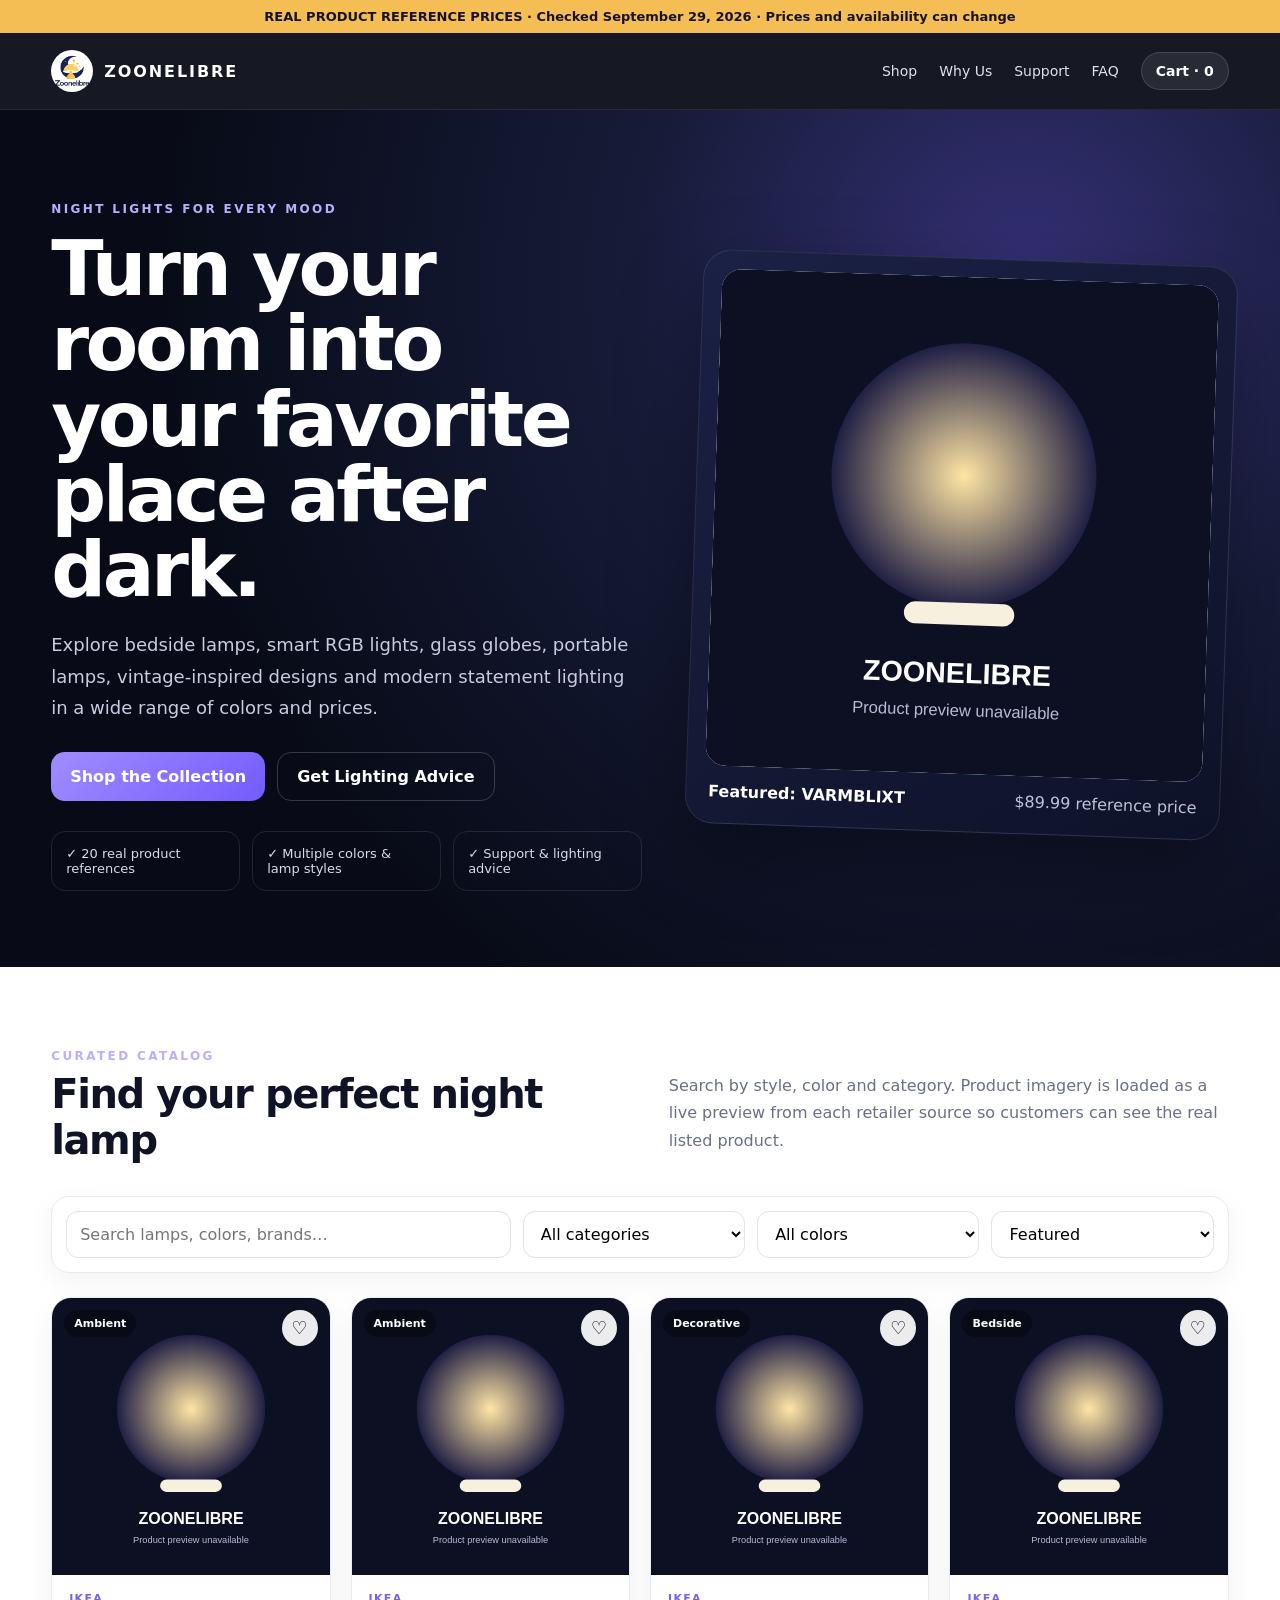
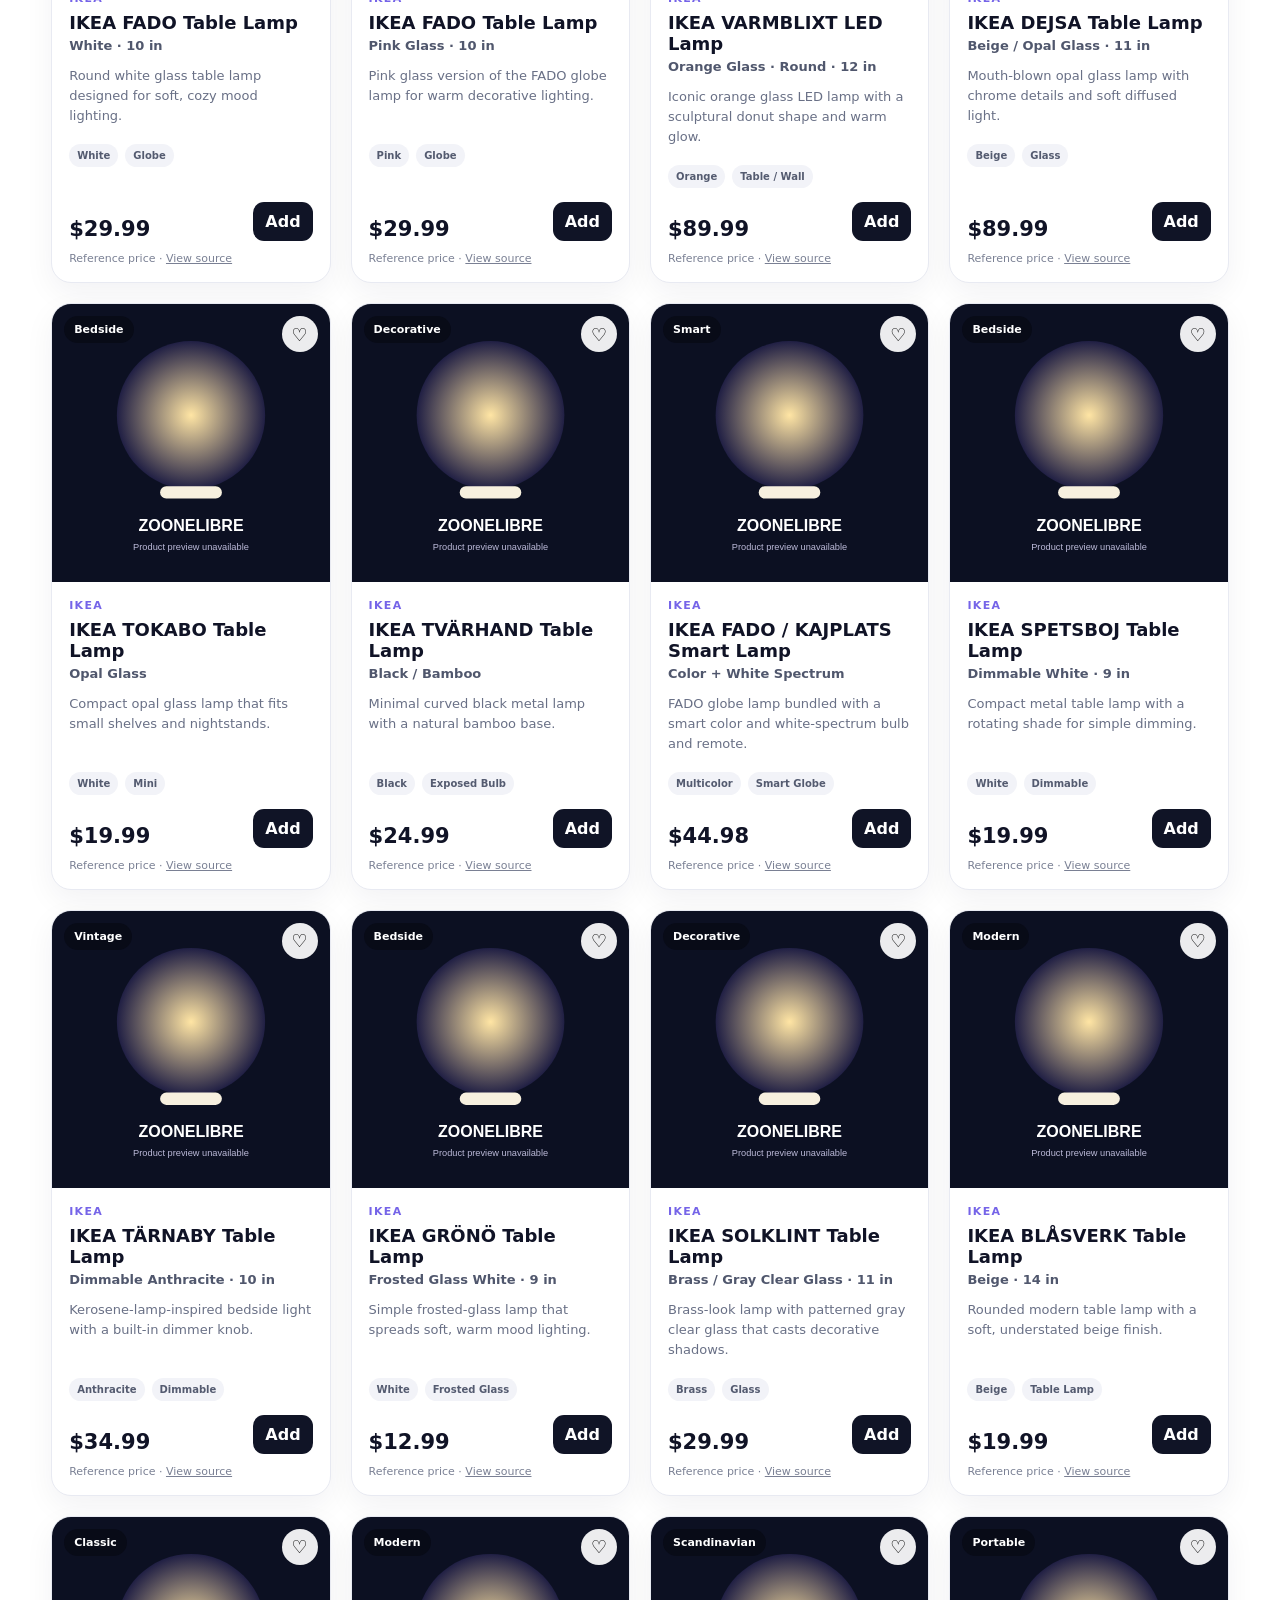
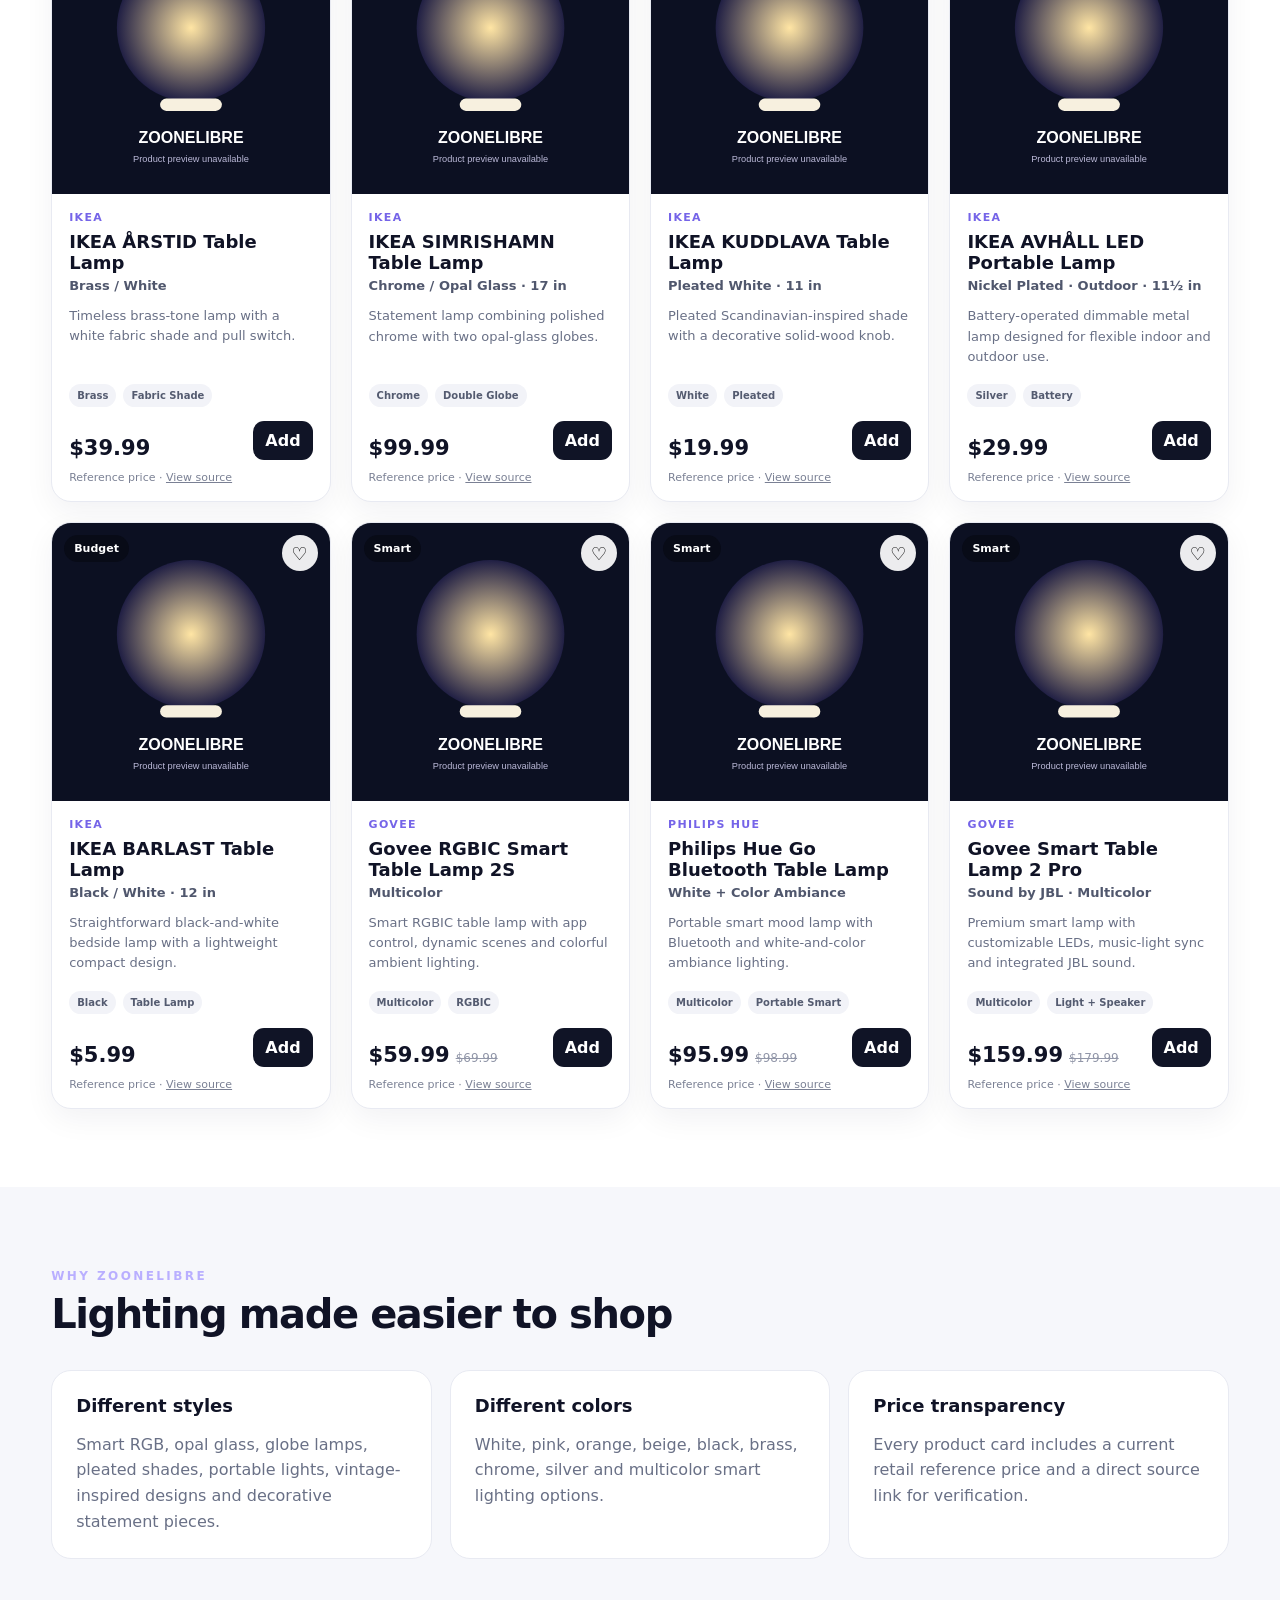
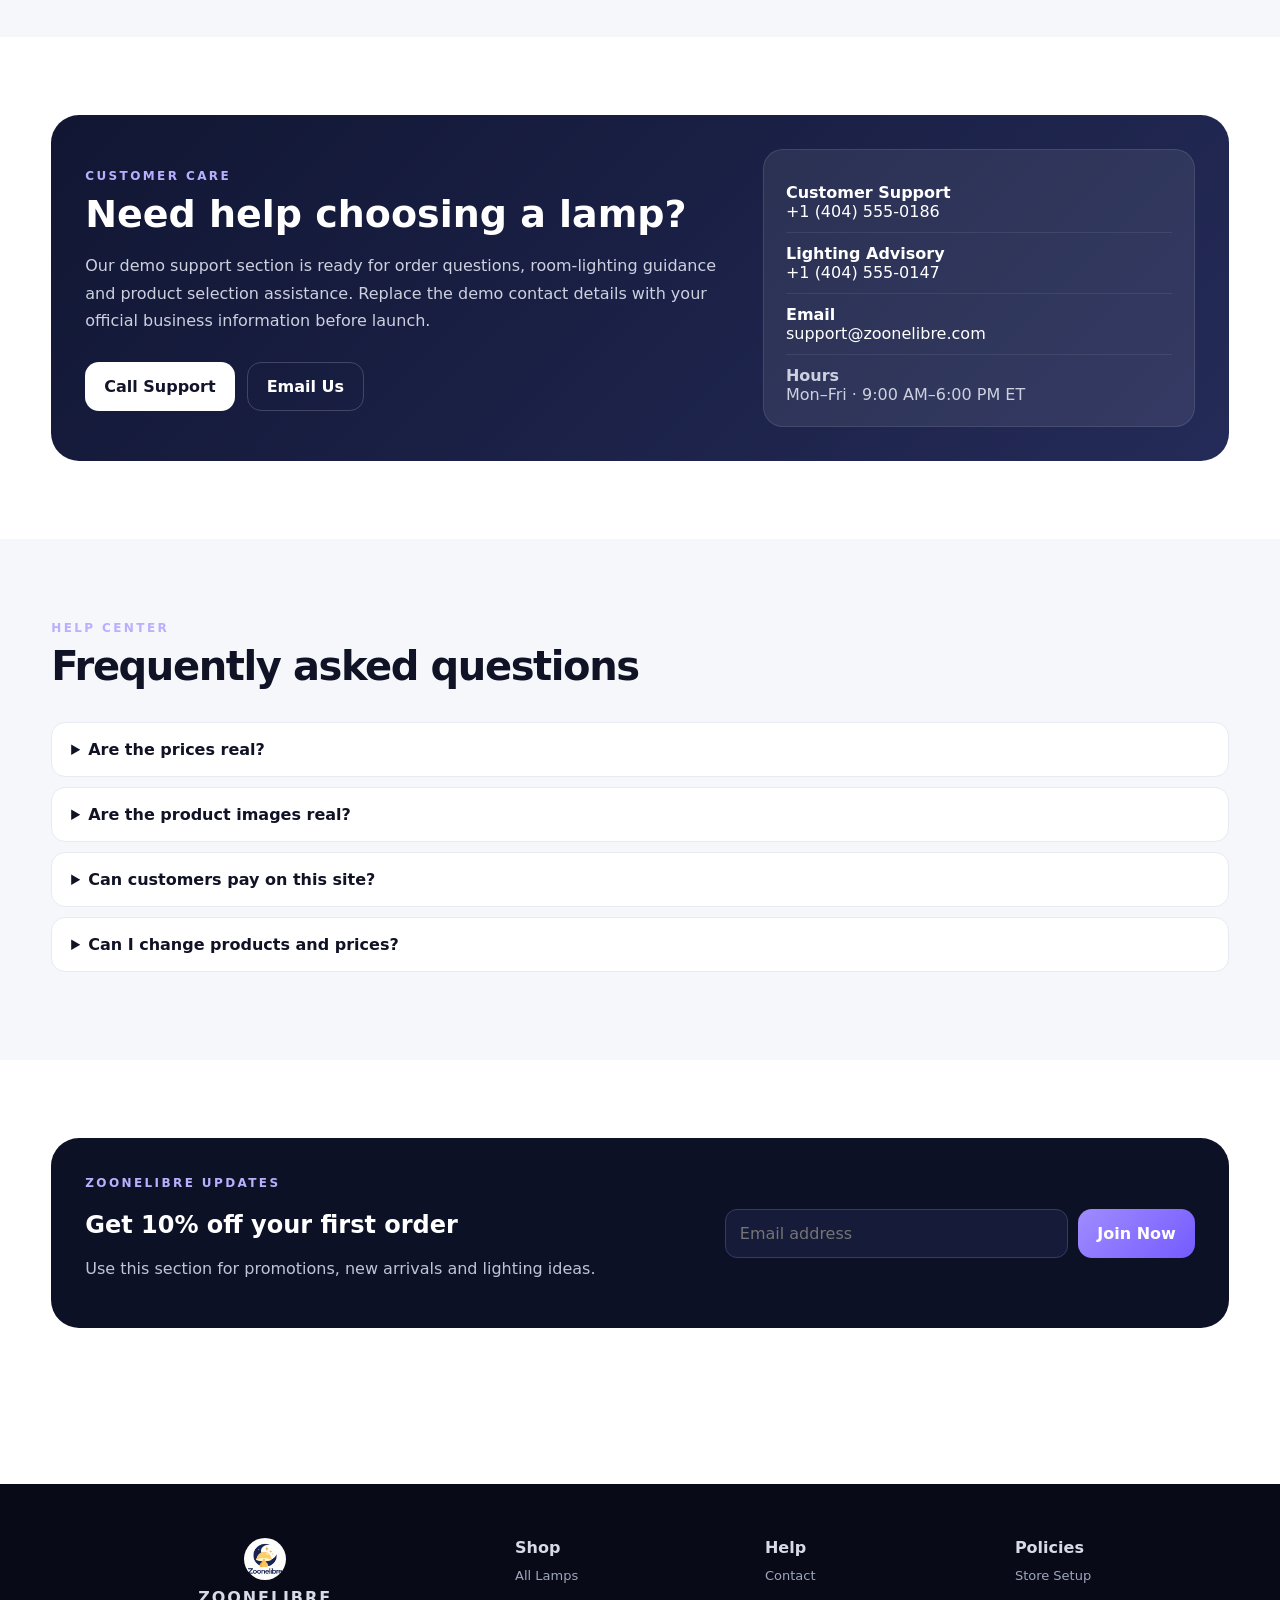
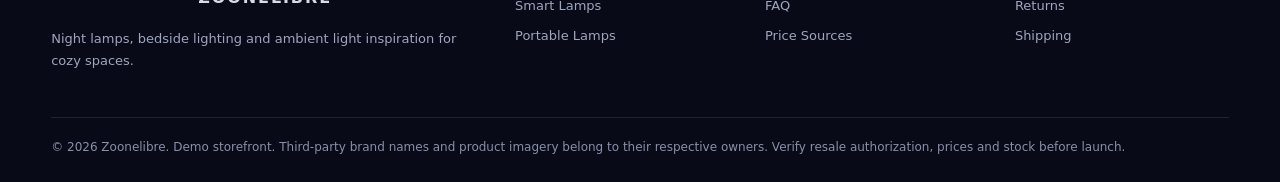
==== index.html @ ce1fe06a "Add Zoonelibre night lamp store Initial upload of the Zoonelibre ecommerce website with night lamps," ====
<!doctype html>
<html lang="en">
<head>
  <meta charset="utf-8">
  <meta name="viewport" content="width=device-width,initial-scale=1">
  <title>Zoonelibre | Night Lamps & Ambient Lighting</title>
  <meta name="description" content="Zoonelibre night lamp storefront with bedside lamps, smart lights, portable lamps and ambient lighting.">
  <link rel="icon" href="assets/zoonelibre-logo.png">
  <link rel="stylesheet" href="styles.css">
</head>
<body>
  <div class="notice">REAL PRODUCT REFERENCE PRICES · Checked September 29, 2026 · Prices and availability can change</div>
  <header class="header">
    <div class="container nav">
      <a class="brand" href="#top"><img src="assets/zoonelibre-logo.png" alt="Zoonelibre logo"><span>ZOONELIBRE</span></a>
      <nav class="navlinks">
        <a href="#shop">Shop</a><a href="#why">Why Us</a><a href="#support">Support</a><a href="#faq">FAQ</a>
        <button class="iconbtn" id="cartOpen">Cart · <span id="cartCount">0</span></button>
      </nav>
    </div>
  </header>

  <main id="top">
    <section class="hero">
      <div class="container hero-grid">
        <div>
          <span class="kicker">Night lights for every mood</span>
          <h1>Turn your room into your favorite place after dark.</h1>
          <p>Explore bedside lamps, smart RGB lights, glass globes, portable lamps, vintage-inspired designs and modern statement lighting in a wide range of colors and prices.</p>
          <div class="actions">
            <a class="btn btn-primary" href="#shop">Shop the Collection</a>
            <a class="btn btn-ghost" href="#support">Get Lighting Advice</a>
          </div>
          <div class="trust">
            <div>✓ 20 real product references</div><div>✓ Multiple colors & lamp styles</div><div>✓ Support & lighting advice</div>
          </div>
        </div>
        <div class="hero-card">
          <img src="https://image.thum.io/get/width/900/crop/900/noanimate/https://www.ikea.com/us/en/p/varmblixt-led-table-wall-lamp-orange-glass-round-90525150/" alt="VARMBLIXT official product page preview" onerror="this.onerror=null;this.src='assets/fallback-product.svg'">
          <div class="meta"><strong>Featured: VARMBLIXT</strong><span>$89.99 reference price</span></div>
        </div>
      </div>
    </section>

    <section class="section" id="shop">
      <div class="container">
        <div class="section-head">
          <div><span class="kicker">Curated catalog</span><h2>Find your perfect night lamp</h2></div>
          <p>Search by style, color and category. Product imagery is loaded as a live preview from each retailer source so customers can see the real listed product.</p>
        </div>
        <div class="toolbar">
          <input id="search" type="search" placeholder="Search lamps, colors, brands…">
          <select id="category"></select>
          <select id="color"></select>
          <select id="sort"><option value="">Featured</option><option value="low">Price: low to high</option><option value="high">Price: high to low</option><option value="name">Name A–Z</option></select>
        </div>
        <div class="products" id="products"></div>
      </div>
    </section>

    <section class="section soft" id="why">
      <div class="container">
        <div class="section-head"><div><span class="kicker">Why Zoonelibre</span><h2>Lighting made easier to shop</h2></div></div>
        <div class="grid3">
          <div class="value"><b>Different styles</b><p>Smart RGB, opal glass, globe lamps, pleated shades, portable lights, vintage-inspired designs and decorative statement pieces.</p></div>
          <div class="value"><b>Different colors</b><p>White, pink, orange, beige, black, brass, chrome, silver and multicolor smart lighting options.</p></div>
          <div class="value"><b>Price transparency</b><p>Every product card includes a current retail reference price and a direct source link for verification.</p></div>
        </div>
      </div>
    </section>

    <section class="section" id="support">
      <div class="container">
        <div class="support">
          <div>
            <span class="kicker">Customer care</span>
            <h2>Need help choosing a lamp?</h2>
            <p>Our demo support section is ready for order questions, room-lighting guidance and product selection assistance. Replace the demo contact details with your official business information before launch.</p>
            <div class="actions"><a class="btn btn-light" href="tel:+14045550186">Call Support</a><a class="btn btn-ghost" href="mailto:support@zoonelibre.com">Email Us</a></div>
          </div>
          <div class="contactbox">
            <a href="tel:+14045550186"><strong>Customer Support</strong><br>+1 (404) 555-0186</a>
            <a href="tel:+14045550147"><strong>Lighting Advisory</strong><br>+1 (404) 555-0147</a>
            <a href="mailto:support@zoonelibre.com"><strong>Email</strong><br>support@zoonelibre.com</a>
            <div style="padding-top:11px;color:#cdd0df"><strong>Hours</strong><br>Mon–Fri · 9:00 AM–6:00 PM ET</div>
          </div>
        </div>
      </div>
    </section>

    <section class="section soft" id="faq">
      <div class="container faq">
        <div class="section-head"><div><span class="kicker">Help center</span><h2>Frequently asked questions</h2></div></div>
        <details><summary>Are the prices real?</summary><p>Yes. The catalog uses retail reference prices researched from the linked retailer listings on September 29, 2026. Retail prices, promotions and stock can change at any time.</p></details>
        <details><summary>Are the product images real?</summary><p>The storefront loads live previews of the linked official retailer product pages. This keeps the demo connected to the real product listing instead of packaging third-party photography inside the ZIP.</p></details>
        <details><summary>Can customers pay on this site?</summary><p>The included cart works locally, but checkout is intentionally a demo. Connect a real payment and order platform such as Stripe, PayPal, Shopify or another provider before accepting orders.</p></details>
        <details><summary>Can I change products and prices?</summary><p>Yes. Edit <code>products.js</code> to add, remove or update products, prices, categories, colors and source links.</p></details>
      </div>
    </section>

    <section class="section">
      <div class="container newsletter">
        <div><span class="kicker">Zoonelibre updates</span><h2>Get 10% off your first order</h2><p>Use this section for promotions, new arrivals and lighting ideas.</p></div>
        <form id="newsletter"><input required type="email" placeholder="Email address"><button class="btn btn-primary">Join Now</button></form>
      </div>
    </section>
  </main>

  <footer>
    <div class="container footer-grid">
      <div><div class="brand"><img src="assets/zoonelibre-logo.png" alt=""><span>ZOONELIBRE</span></div><p>Night lamps, bedside lighting and ambient light inspiration for cozy spaces.</p></div>
      <div><strong>Shop</strong><a href="#shop">All Lamps</a><a href="#shop">Smart Lamps</a><a href="#shop">Portable Lamps</a></div>
      <div><strong>Help</strong><a href="#support">Contact</a><a href="#faq">FAQ</a><a href="PRICE_SOURCES.md">Price Sources</a></div>
      <div><strong>Policies</strong><a href="README.md">Store Setup</a><a href="#faq">Returns</a><a href="#faq">Shipping</a></div>
    </div>
    <div class="container footer-bottom">© 2026 Zoonelibre. Demo storefront. Third-party brand names and product imagery belong to their respective owners. Verify resale authorization, prices and stock before launch.</div>
  </footer>

  <div class="drawer" id="cartDrawer"><aside class="panel">
    <div class="panel-head"><h2>Your Cart</h2><button class="x" id="cartClose">×</button></div>
    <div class="cart-items" id="cartItems"></div>
    <div class="total"><span>Total</span><strong id="cartTotal">$0.00</strong></div>
    <button class="btn btn-primary checkout" id="checkout">Secure Checkout</button>
    <p class="disclaimer">Demo cart. Connect a real payment provider and fulfillment workflow before launch.</p>
  </aside></div>

  <div class="modal" id="productModal"></div>

  <script src="products.js"></script>
  <script src="app.js"></script>
</body>
</html>
---- styles.css ----
:root{
  --bg:#080b17;--bg2:#10152b;--panel:#121832;--panel2:#171f3f;--card:#fff;
  --ink:#101326;--muted:#697086;--white:#fff;--gold:#ffbd4a;--lav:#9d8cff;
  --line:#e8eaf2;--success:#32c581;--shadow:0 24px 70px rgba(8,11,23,.16)
}
*{box-sizing:border-box} html{scroll-behavior:smooth}
body{margin:0;font-family:Inter,ui-sans-serif,system-ui,-apple-system,BlinkMacSystemFont,"Segoe UI",sans-serif;color:var(--ink);background:#fff}
button,input,select{font:inherit}button{cursor:pointer}a{color:inherit;text-decoration:none}
.container{width:min(1180px,92%);margin:auto}
.notice{background:#f4be54;color:#171326;text-align:center;padding:9px 14px;font-size:13px;font-weight:800}
.header{position:sticky;top:0;z-index:30;background:rgba(8,11,23,.94);backdrop-filter:blur(14px);border-bottom:1px solid rgba(255,255,255,.08)}
.nav{min-height:76px;display:flex;align-items:center;justify-content:space-between;gap:24px;color:#fff}
.brand{display:flex;align-items:center;gap:11px;font-weight:900;letter-spacing:.12em}
.brand img{width:42px;height:42px;border-radius:50%;object-fit:cover}
.navlinks{display:flex;align-items:center;gap:22px;font-size:14px}
.navlinks a{color:#dfe2ee}.navlinks a:hover{color:#fff}
.iconbtn{border:1px solid rgba(255,255,255,.14);background:rgba(255,255,255,.08);color:#fff;border-radius:999px;padding:10px 14px;font-weight:800}
.hero{background:radial-gradient(circle at 80% 20%,#353076 0,#171b38 32%,#080b17 70%);color:#fff;padding:88px 0 76px;overflow:hidden}
.hero-grid{display:grid;grid-template-columns:1.05fr .95fr;gap:52px;align-items:center}
.kicker{font-size:12px;font-weight:900;letter-spacing:.2em;color:#b9afff;text-transform:uppercase}
h1{font-size:clamp(48px,6vw,78px);line-height:.98;margin:14px 0 22px;letter-spacing:-.045em}
.hero p{max-width:680px;color:#c9cce0;line-height:1.75;font-size:18px}
.actions{display:flex;gap:12px;flex-wrap:wrap;margin-top:28px}
.btn{border:0;border-radius:14px;padding:14px 19px;font-weight:900;display:inline-flex;align-items:center;justify-content:center;gap:8px}
.btn-primary{background:linear-gradient(135deg,#a08cff,#745bff);color:#fff}
.btn-light{background:#fff;color:#12152a}
.btn-ghost{background:transparent;border:1px solid rgba(255,255,255,.18);color:#fff}
.hero-card{background:linear-gradient(145deg,#1b2145,#0e1228);border:1px solid rgba(255,255,255,.1);border-radius:28px;padding:18px;box-shadow:0 30px 80px rgba(0,0,0,.35);transform:rotate(2deg)}
.hero-card img{display:block;width:100%;aspect-ratio:1/1;object-fit:cover;border-radius:20px;background:#fff}
.hero-card .meta{display:flex;justify-content:space-between;gap:20px;padding:16px 4px 4px}
.hero-card .meta span{color:#bfc3d9}
.trust{display:grid;grid-template-columns:repeat(3,1fr);gap:12px;margin-top:30px}
.trust div{border:1px solid rgba(255,255,255,.1);border-radius:14px;padding:14px;color:#d9dbea;font-size:13px}
.section{padding:78px 0}.soft{background:#f6f7fb}
.section-head{display:flex;align-items:end;justify-content:space-between;gap:30px;margin-bottom:26px}
.section-head h2{font-size:40px;letter-spacing:-.035em;margin:7px 0}.section-head p{max-width:560px;color:var(--muted);line-height:1.7}
.toolbar{display:grid;grid-template-columns:2fr 1fr 1fr 1fr;gap:12px;background:#fff;border:1px solid var(--line);padding:14px;border-radius:18px;margin-bottom:24px;box-shadow:0 8px 28px rgba(20,24,50,.05)}
.toolbar input,.toolbar select{border:1px solid #dfe2ed;background:#fff;border-radius:12px;padding:12px 13px;outline:none}
.toolbar input:focus,.toolbar select:focus{border-color:#8a75ff;box-shadow:0 0 0 3px rgba(138,117,255,.12)}
.products{display:grid;grid-template-columns:repeat(4,1fr);gap:20px}
.card{background:#fff;border:1px solid var(--line);border-radius:20px;overflow:hidden;box-shadow:0 10px 30px rgba(20,24,50,.055);display:flex;flex-direction:column}
.photo{position:relative;background:#eef0f5;aspect-ratio:1/1;overflow:hidden}
.photo img{width:100%;height:100%;object-fit:cover;display:block;transition:transform .35s ease}
.card:hover .photo img{transform:scale(1.035)}
.badge{position:absolute;top:12px;left:12px;background:rgba(8,11,23,.9);color:#fff;border-radius:999px;padding:7px 10px;font-size:11px;font-weight:900}
.wish{position:absolute;top:12px;right:12px;width:36px;height:36px;border-radius:50%;border:0;background:rgba(255,255,255,.92);font-size:18px}
.body{padding:17px;display:flex;flex-direction:column;flex:1}
.brandline{font-size:11px;font-weight:900;letter-spacing:.12em;color:#7564e8;text-transform:uppercase}
.card h3{font-size:18px;margin:7px 0 5px}.variant{font-size:13px;color:#50576d;font-weight:700}
.desc{font-size:13px;color:var(--muted);line-height:1.55;min-height:61px}
.chips{display:flex;gap:7px;flex-wrap:wrap;margin:4px 0 14px}
.chip{font-size:10px;font-weight:850;background:#f2f3f8;border-radius:999px;padding:6px 8px;color:#545b70}
.price-row{display:flex;align-items:end;justify-content:space-between;gap:10px;margin-top:auto}
.price strong{font-size:21px}.compare{text-decoration:line-through;color:#9196a8;font-size:12px;margin-left:6px}
.add{border:0;background:#101426;color:#fff;padding:10px 12px;border-radius:11px;font-weight:900}
.source{margin-top:11px;font-size:11px;color:#7a8094}.source a{text-decoration:underline}
.grid3{display:grid;grid-template-columns:repeat(3,1fr);gap:18px}
.value{background:#fff;border:1px solid var(--line);border-radius:20px;padding:24px}.value b{font-size:18px}.value p{color:var(--muted);line-height:1.6;margin-bottom:0}
.support{background:linear-gradient(135deg,#111633,#242b58);color:#fff;border-radius:28px;padding:34px;display:grid;grid-template-columns:1.2fr .8fr;gap:30px;align-items:center}
.support h2{font-size:38px;margin:8px 0 12px}.support p{color:#cdd0df;line-height:1.7}
.contactbox{background:rgba(255,255,255,.08);border:1px solid rgba(255,255,255,.1);border-radius:20px;padding:22px}
.contactbox a{display:block;padding:11px 0;border-bottom:1px solid rgba(255,255,255,.08)}.contactbox a:last-child{border:0}
.faq details{background:#fff;border:1px solid var(--line);border-radius:14px;padding:17px 19px;margin:10px 0}
.faq summary{font-weight:900;cursor:pointer}.faq p{color:var(--muted);line-height:1.65}
.newsletter{background:#0d1126;color:#fff;border-radius:28px;padding:34px;display:flex;justify-content:space-between;gap:28px;align-items:center}
.newsletter p{color:#bfc4d9}.newsletter form{display:flex;gap:10px;min-width:min(470px,100%)}
.newsletter input{flex:1;border:1px solid #343b66;background:#161b39;color:#fff;border-radius:12px;padding:14px}
footer{background:#080b17;color:#d8dae7;padding:54px 0 28px;margin-top:78px}
.footer-grid{display:grid;grid-template-columns:2fr 1fr 1fr 1fr;gap:36px}
.footer-grid p,.footer-grid a{color:#9fa5be;font-size:13px;line-height:1.7}.footer-grid div{display:flex;flex-direction:column;gap:8px}
.footer-bottom{border-top:1px solid rgba(255,255,255,.1);margin-top:32px;padding-top:22px;font-size:12px;color:#888fa9}
.drawer{position:fixed;inset:0;background:rgba(0,0,0,.55);z-index:60;display:none;justify-content:flex-end}
.drawer.open{display:flex}.panel{height:100%;width:min(440px,100%);background:#fff;padding:24px;display:flex;flex-direction:column}
.panel-head{display:flex;justify-content:space-between;align-items:center}.x{border:0;background:none;font-size:30px}
.cart-items{overflow:auto}.cart-item{display:grid;grid-template-columns:1fr auto;gap:12px;padding:14px 0;border-bottom:1px solid #eee}
.cart-item small{color:#7c8294}.remove{border:0;background:none;color:#b44;font-size:12px}
.total{display:flex;justify-content:space-between;font-size:21px;margin-top:auto;padding:20px 0}.checkout{width:100%}
.modal{position:fixed;inset:0;background:rgba(0,0,0,.62);z-index:70;display:none;align-items:center;justify-content:center;padding:20px}
.modal.open{display:flex}.modal-card{width:min(920px,100%);max-height:92vh;overflow:auto;background:#fff;border-radius:24px;display:grid;grid-template-columns:1fr 1fr;position:relative}
.modal-card>img{width:100%;height:100%;min-height:520px;object-fit:cover;background:#eee}.modal-content{padding:32px}.modal-close{position:absolute;right:14px;top:14px;width:38px;height:38px;border:0;border-radius:50%;background:#fff;box-shadow:0 4px 20px rgba(0,0,0,.15);font-size:24px}
.disclaimer{font-size:12px;color:#73798e;line-height:1.6}
.empty{grid-column:1/-1;text-align:center;padding:50px;color:#777}
@media(max-width:1000px){.products{grid-template-columns:repeat(3,1fr)}.hero-grid,.support{grid-template-columns:1fr}.hero-card{max-width:650px}.footer-grid{grid-template-columns:2fr 1fr 1fr}.toolbar{grid-template-columns:1fr 1fr}.modal-card{grid-template-columns:1fr}.modal-card>img{min-height:340px;max-height:460px}}
@media(max-width:720px){.navlinks a{display:none}.products{grid-template-columns:repeat(2,1fr)}.grid3{grid-template-columns:1fr}.section-head{display:block}.newsletter{display:block}.newsletter form{min-width:0;margin-top:18px}.footer-grid{grid-template-columns:1fr 1fr}.trust{grid-template-columns:1fr}.hero{padding-top:60px}}
@media(max-width:520px){.products{grid-template-columns:1fr}.toolbar{grid-template-columns:1fr}.newsletter form{flex-direction:column}.footer-grid{grid-template-columns:1fr}.section{padding:58px 0}.hero-card{transform:none}}
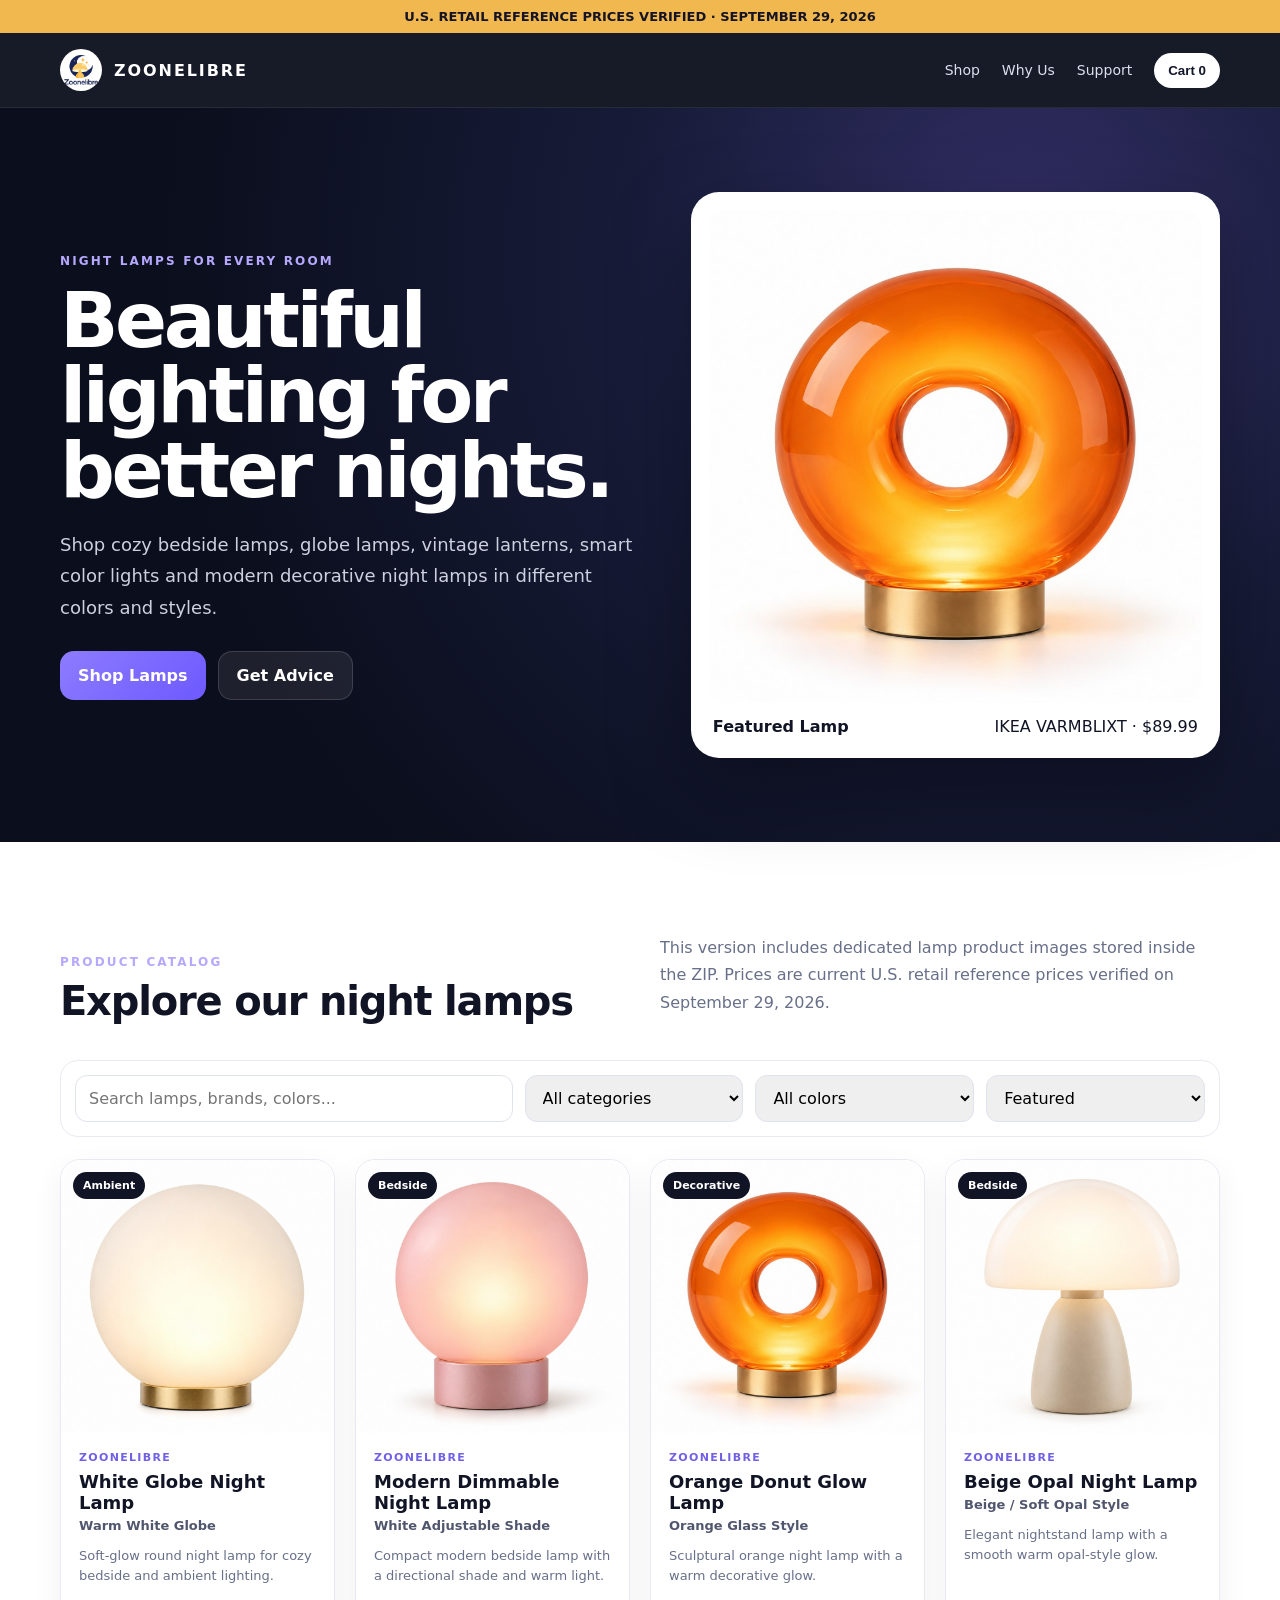
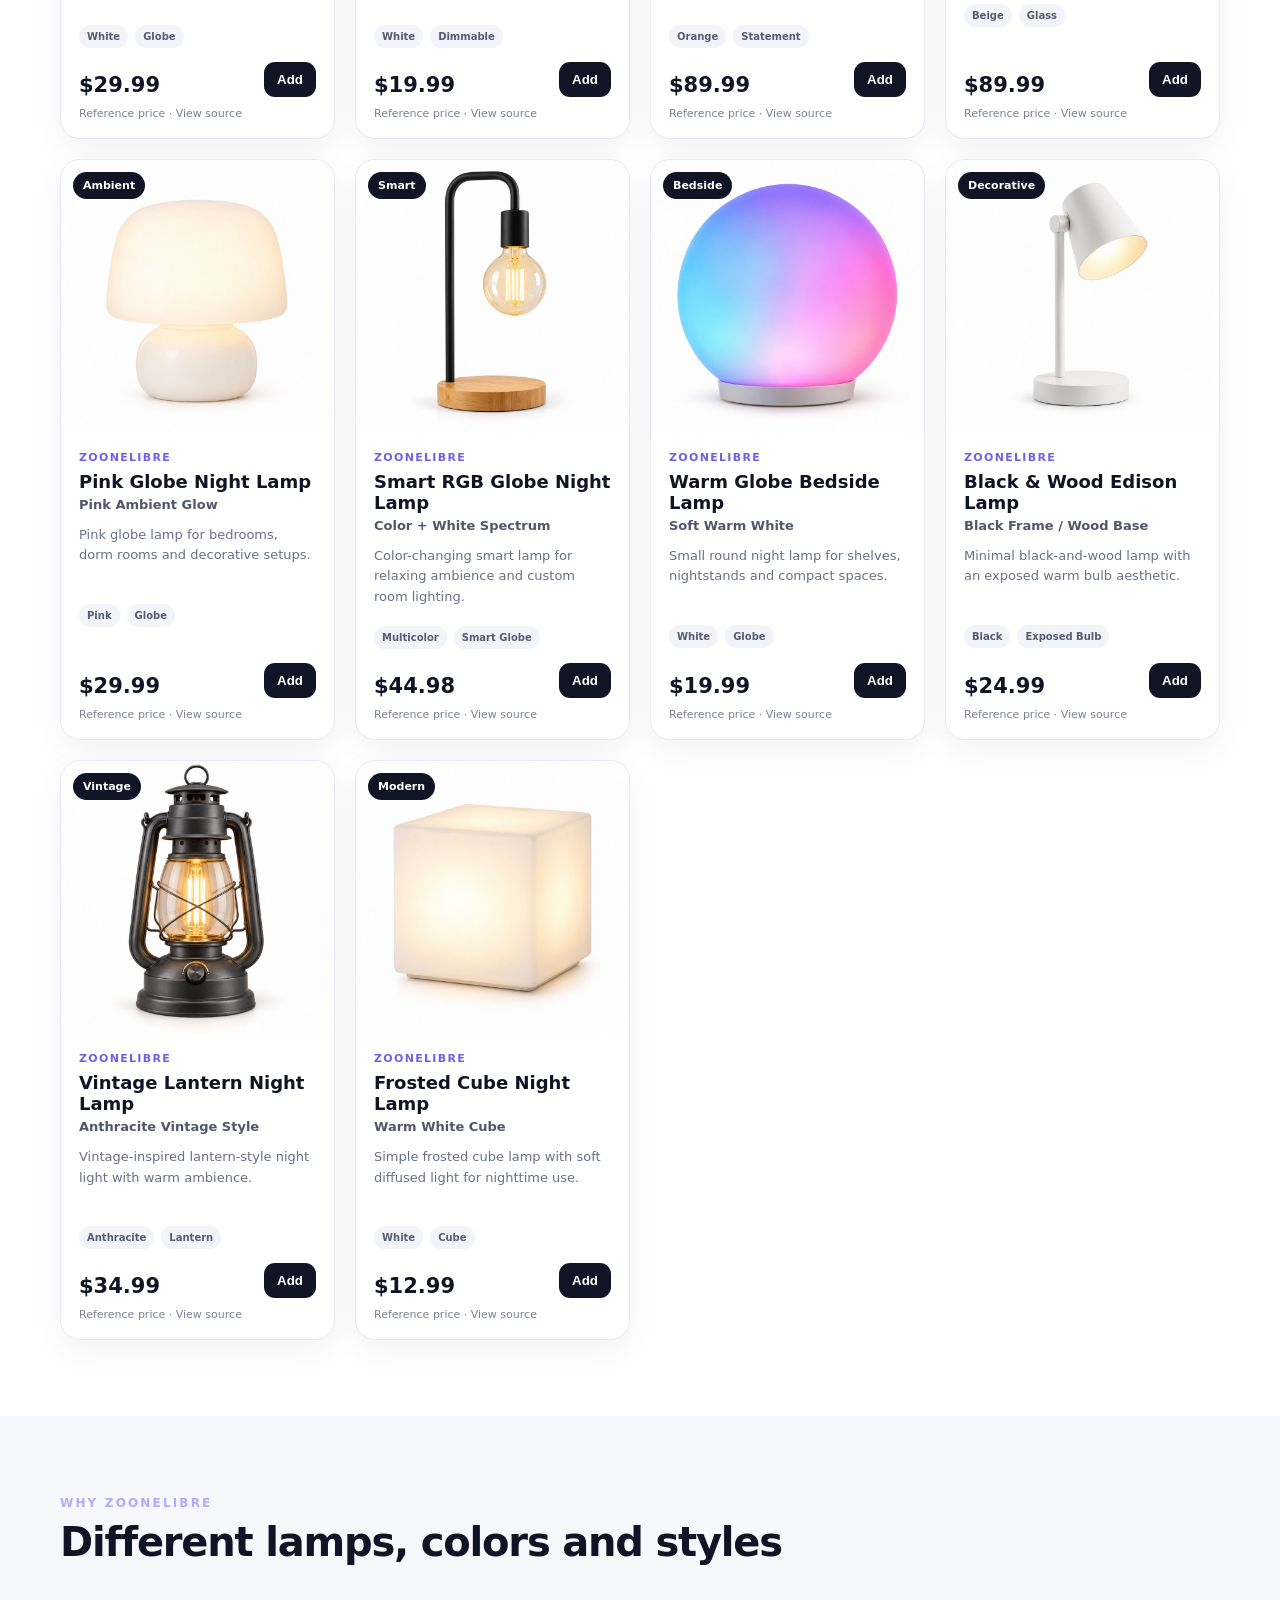
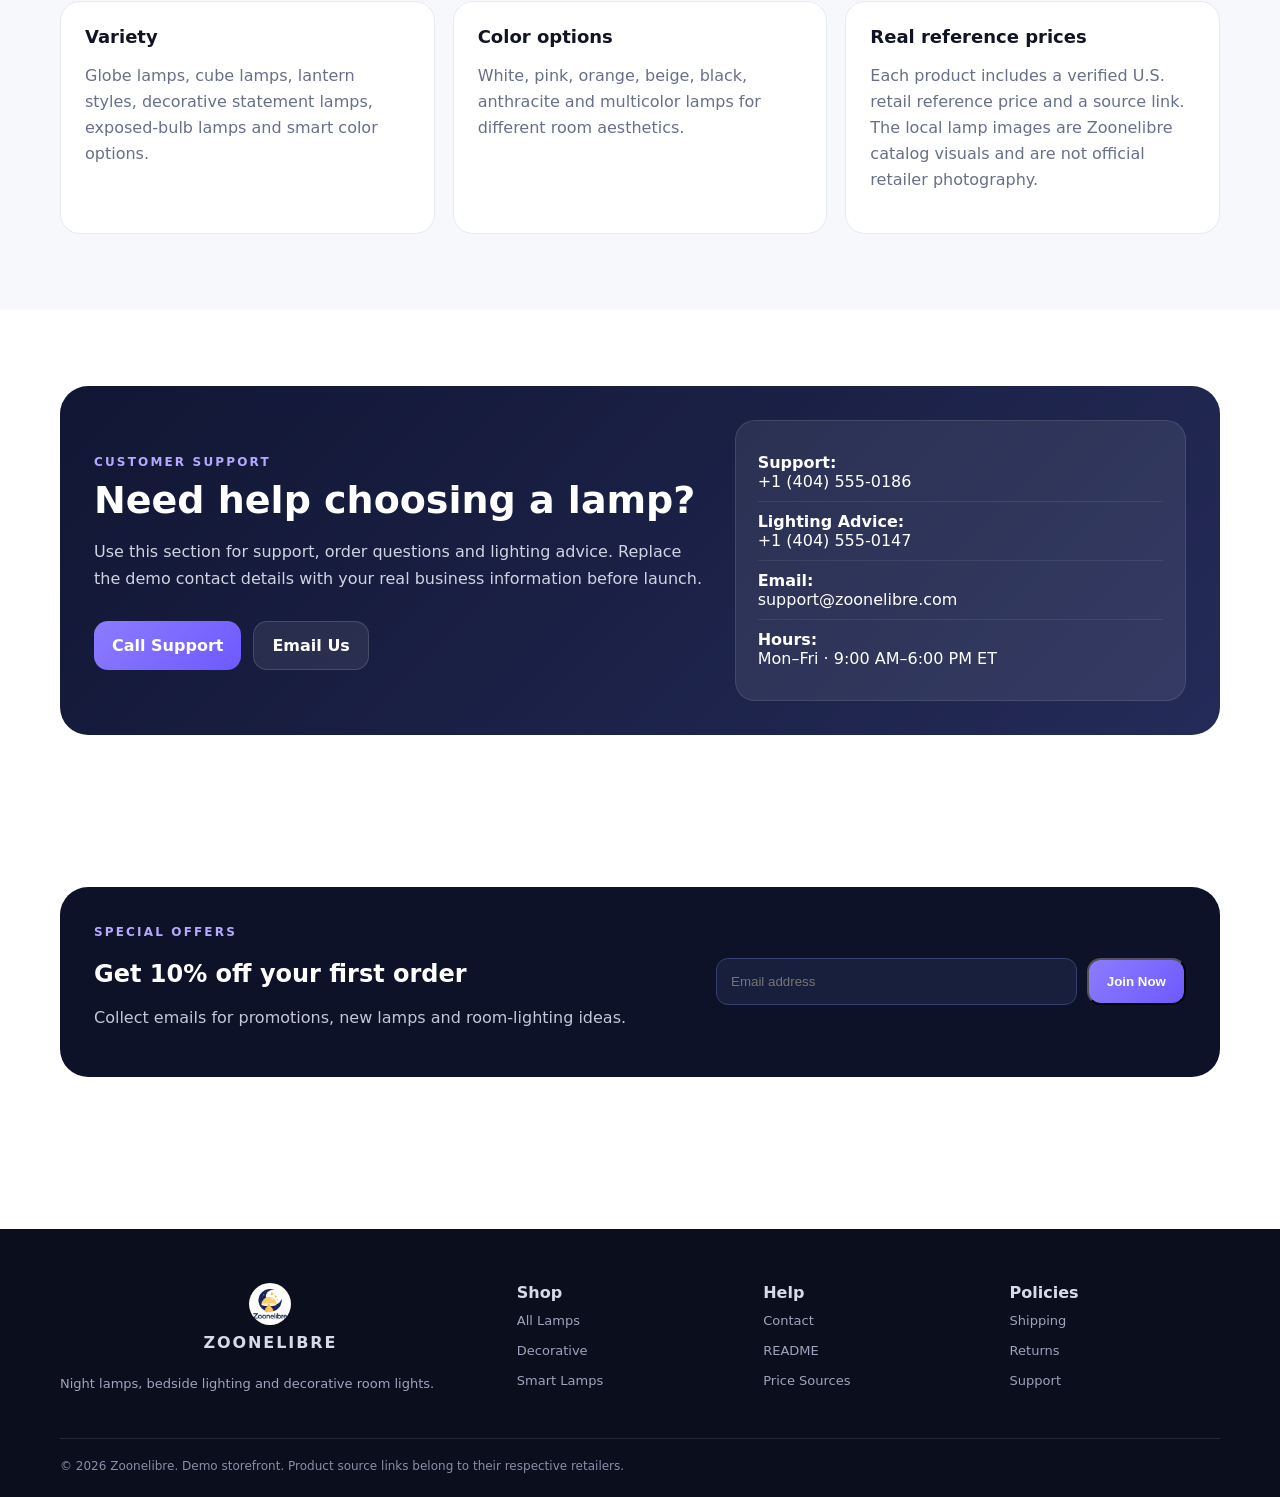
==== commit c521a415: "Add files via upload" ====
--- a/index.html
+++ b/index.html
@@ -1,132 +1,140 @@
 <!doctype html>
 <html lang="en">
 <head>
-  <meta charset="utf-8">
-  <meta name="viewport" content="width=device-width,initial-scale=1">
-  <title>Zoonelibre | Night Lamps & Ambient Lighting</title>
-  <meta name="description" content="Zoonelibre night lamp storefront with bedside lamps, smart lights, portable lamps and ambient lighting.">
-  <link rel="icon" href="assets/zoonelibre-logo.png">
-  <link rel="stylesheet" href="styles.css">
+<meta charset="utf-8">
+<meta name="viewport" content="width=device-width, initial-scale=1">
+<title>Zoonelibre | Night Lamps</title>
+<meta name="description" content="Zoonelibre night lamp storefront with different styles, colors and types of lamps.">
+<link rel="stylesheet" href="styles.css">
 </head>
 <body>
-  <div class="notice">REAL PRODUCT REFERENCE PRICES · Checked September 29, 2026 · Prices and availability can change</div>
-  <header class="header">
-    <div class="container nav">
-      <a class="brand" href="#top"><img src="assets/zoonelibre-logo.png" alt="Zoonelibre logo"><span>ZOONELIBRE</span></a>
-      <nav class="navlinks">
-        <a href="#shop">Shop</a><a href="#why">Why Us</a><a href="#support">Support</a><a href="#faq">FAQ</a>
-        <button class="iconbtn" id="cartOpen">Cart · <span id="cartCount">0</span></button>
-      </nav>
+<div style="background:#f0b84e;color:#151326;text-align:center;padding:9px 14px;font-size:13px;font-weight:800">U.S. RETAIL REFERENCE PRICES VERIFIED · SEPTEMBER 29, 2026</div>
+<header class="topbar">
+  <div class="container nav">
+    <a class="brand" href="#top"><img src="assets/logo.jpg" alt="Zoonelibre logo"><span>ZOONELIBRE</span></a>
+    <nav class="navlinks">
+      <a href="#shop">Shop</a>
+      <a href="#why">Why Us</a>
+      <a href="#support">Support</a>
+      <button class="cartbtn" id="cartOpen">Cart <span id="cartCount">0</span></button>
+    </nav>
+  </div>
+</header>
+
+<main id="top">
+  <section class="hero">
+    <div class="container hero-grid">
+      <div>
+        <span class="kicker">Night lamps for every room</span>
+        <h1>Beautiful lighting for better nights.</h1>
+        <p>Shop cozy bedside lamps, globe lamps, vintage lanterns, smart color lights and modern decorative night lamps in different colors and styles.</p>
+        <div class="actions">
+          <a class="btn primary" href="#shop">Shop Lamps</a>
+          <a class="btn secondary" href="#support">Get Advice</a>
+        </div>
+      </div>
+      <div class="hero-card">
+        <img src="assets/products/varmblixt.jpg" alt="Featured orange night lamp">
+        <div class="hero-meta"><strong>Featured Lamp</strong><span>IKEA VARMBLIXT · $89.99</span></div>
+      </div>
     </div>
-  </header>
+  </section>
 
-  <main id="top">
-    <section class="hero">
-      <div class="container hero-grid">
+  <section class="section" id="shop">
+    <div class="container">
+      <div class="head">
+        <div><span class="kicker">Product catalog</span><h2>Explore our night lamps</h2></div>
+        <p>This version includes dedicated lamp product images stored inside the ZIP. Prices are current U.S. retail reference prices verified on September 29, 2026.</p>
+      </div>
+
+      <div class="filters">
+        <input id="q" type="search" placeholder="Search lamps, brands, colors...">
+        <select id="cat"></select>
+        <select id="color"></select>
+        <select id="sort">
+          <option value="">Featured</option>
+          <option value="low">Price: low to high</option>
+          <option value="high">Price: high to low</option>
+          <option value="name">Name A–Z</option>
+        </select>
+      </div>
+
+      <div class="grid" id="productGrid"></div>
+    </div>
+  </section>
+
+  <section class="section alt" id="why">
+    <div class="container">
+      <div class="head">
+        <div><span class="kicker">Why Zoonelibre</span><h2>Different lamps, colors and styles</h2></div>
+      </div>
+      <div class="three">
+        <div class="info"><b>Variety</b><p>Globe lamps, cube lamps, lantern styles, decorative statement lamps, exposed-bulb lamps and smart color options.</p></div>
+        <div class="info"><b>Color options</b><p>White, pink, orange, beige, black, anthracite and multicolor lamps for different room aesthetics.</p></div>
+        <div class="info"><b>Real reference prices</b><p>Each product includes a verified U.S. retail reference price and a source link. The local lamp images are Zoonelibre catalog visuals and are not official retailer photography.</p></div>
+      </div>
+    </div>
+  </section>
+
+  <section class="section" id="support">
+    <div class="container">
+      <div class="support">
         <div>
-          <span class="kicker">Night lights for every mood</span>
-          <h1>Turn your room into your favorite place after dark.</h1>
-          <p>Explore bedside lamps, smart RGB lights, glass globes, portable lamps, vintage-inspired designs and modern statement lighting in a wide range of colors and prices.</p>
+          <span class="kicker">Customer support</span>
+          <h2>Need help choosing a lamp?</h2>
+          <p>Use this section for support, order questions and lighting advice. Replace the demo contact details with your real business information before launch.</p>
           <div class="actions">
-            <a class="btn btn-primary" href="#shop">Shop the Collection</a>
-            <a class="btn btn-ghost" href="#support">Get Lighting Advice</a>
-          </div>
-          <div class="trust">
-            <div>✓ 20 real product references</div><div>✓ Multiple colors & lamp styles</div><div>✓ Support & lighting advice</div>
+            <a class="btn primary" href="tel:+14045550186">Call Support</a>
+            <a class="btn secondary" href="mailto:support@zoonelibre.com">Email Us</a>
           </div>
         </div>
-        <div class="hero-card">
-          <img src="https://image.thum.io/get/width/900/crop/900/noanimate/https://www.ikea.com/us/en/p/varmblixt-led-table-wall-lamp-orange-glass-round-90525150/" alt="VARMBLIXT official product page preview" onerror="this.onerror=null;this.src='assets/fallback-product.svg'">
-          <div class="meta"><strong>Featured: VARMBLIXT</strong><span>$89.99 reference price</span></div>
+        <div class="contact">
+          <div><strong>Support:</strong><br>+1 (404) 555-0186</div>
+          <div><strong>Lighting Advice:</strong><br>+1 (404) 555-0147</div>
+          <div><strong>Email:</strong><br>support@zoonelibre.com</div>
+          <div><strong>Hours:</strong><br>Mon–Fri · 9:00 AM–6:00 PM ET</div>
         </div>
       </div>
-    </section>
+    </div>
+  </section>
 
-    <section class="section" id="shop">
-      <div class="container">
-        <div class="section-head">
-          <div><span class="kicker">Curated catalog</span><h2>Find your perfect night lamp</h2></div>
-          <p>Search by style, color and category. Product imagery is loaded as a live preview from each retailer source so customers can see the real listed product.</p>
-        </div>
-        <div class="toolbar">
-          <input id="search" type="search" placeholder="Search lamps, colors, brands…">
-          <select id="category"></select>
-          <select id="color"></select>
-          <select id="sort"><option value="">Featured</option><option value="low">Price: low to high</option><option value="high">Price: high to low</option><option value="name">Name A–Z</option></select>
-        </div>
-        <div class="products" id="products"></div>
+  <section class="section">
+    <div class="container newsletter">
+      <div>
+        <span class="kicker">Special offers</span>
+        <h2>Get 10% off your first order</h2>
+        <p>Collect emails for promotions, new lamps and room-lighting ideas.</p>
       </div>
-    </section>
+      <form id="newsletter">
+        <input required type="email" placeholder="Email address">
+        <button class="btn primary" type="submit">Join Now</button>
+      </form>
+    </div>
+  </section>
+</main>
 
-    <section class="section soft" id="why">
-      <div class="container">
-        <div class="section-head"><div><span class="kicker">Why Zoonelibre</span><h2>Lighting made easier to shop</h2></div></div>
-        <div class="grid3">
-          <div class="value"><b>Different styles</b><p>Smart RGB, opal glass, globe lamps, pleated shades, portable lights, vintage-inspired designs and decorative statement pieces.</p></div>
-          <div class="value"><b>Different colors</b><p>White, pink, orange, beige, black, brass, chrome, silver and multicolor smart lighting options.</p></div>
-          <div class="value"><b>Price transparency</b><p>Every product card includes a current retail reference price and a direct source link for verification.</p></div>
-        </div>
-      </div>
-    </section>
+<footer>
+  <div class="container footer-grid">
+    <div>
+      <div class="brand"><img src="assets/logo.jpg" alt=""><span>ZOONELIBRE</span></div>
+      <p>Night lamps, bedside lighting and decorative room lights.</p>
+    </div>
+    <div><strong>Shop</strong><a href="#shop">All Lamps</a><a href="#shop">Decorative</a><a href="#shop">Smart Lamps</a></div>
+    <div><strong>Help</strong><a href="#support">Contact</a><a href="README.md">README</a><a href="PRICE_SOURCES.md">Price Sources</a></div>
+    <div><strong>Policies</strong><a href="#support">Shipping</a><a href="#support">Returns</a><a href="#support">Support</a></div>
+  </div>
+  <div class="container bottomline">© 2026 Zoonelibre. Demo storefront. Product source links belong to their respective retailers.</div>
+</footer>
 
-    <section class="section" id="support">
-      <div class="container">
-        <div class="support">
-          <div>
-            <span class="kicker">Customer care</span>
-            <h2>Need help choosing a lamp?</h2>
-            <p>Our demo support section is ready for order questions, room-lighting guidance and product selection assistance. Replace the demo contact details with your official business information before launch.</p>
-            <div class="actions"><a class="btn btn-light" href="tel:+14045550186">Call Support</a><a class="btn btn-ghost" href="mailto:support@zoonelibre.com">Email Us</a></div>
-          </div>
-          <div class="contactbox">
-            <a href="tel:+14045550186"><strong>Customer Support</strong><br>+1 (404) 555-0186</a>
-            <a href="tel:+14045550147"><strong>Lighting Advisory</strong><br>+1 (404) 555-0147</a>
-            <a href="mailto:support@zoonelibre.com"><strong>Email</strong><br>support@zoonelibre.com</a>
-            <div style="padding-top:11px;color:#cdd0df"><strong>Hours</strong><br>Mon–Fri · 9:00 AM–6:00 PM ET</div>
-          </div>
-        </div>
-      </div>
-    </section>
-
-    <section class="section soft" id="faq">
-      <div class="container faq">
-        <div class="section-head"><div><span class="kicker">Help center</span><h2>Frequently asked questions</h2></div></div>
-        <details><summary>Are the prices real?</summary><p>Yes. The catalog uses retail reference prices researched from the linked retailer listings on September 29, 2026. Retail prices, promotions and stock can change at any time.</p></details>
-        <details><summary>Are the product images real?</summary><p>The storefront loads live previews of the linked official retailer product pages. This keeps the demo connected to the real product listing instead of packaging third-party photography inside the ZIP.</p></details>
-        <details><summary>Can customers pay on this site?</summary><p>The included cart works locally, but checkout is intentionally a demo. Connect a real payment and order platform such as Stripe, PayPal, Shopify or another provider before accepting orders.</p></details>
-        <details><summary>Can I change products and prices?</summary><p>Yes. Edit <code>products.js</code> to add, remove or update products, prices, categories, colors and source links.</p></details>
-      </div>
-    </section>
-
-    <section class="section">
-      <div class="container newsletter">
-        <div><span class="kicker">Zoonelibre updates</span><h2>Get 10% off your first order</h2><p>Use this section for promotions, new arrivals and lighting ideas.</p></div>
-        <form id="newsletter"><input required type="email" placeholder="Email address"><button class="btn btn-primary">Join Now</button></form>
-      </div>
-    </section>
-  </main>
-
-  <footer>
-    <div class="container footer-grid">
-      <div><div class="brand"><img src="assets/zoonelibre-logo.png" alt=""><span>ZOONELIBRE</span></div><p>Night lamps, bedside lighting and ambient light inspiration for cozy spaces.</p></div>
-      <div><strong>Shop</strong><a href="#shop">All Lamps</a><a href="#shop">Smart Lamps</a><a href="#shop">Portable Lamps</a></div>
-      <div><strong>Help</strong><a href="#support">Contact</a><a href="#faq">FAQ</a><a href="PRICE_SOURCES.md">Price Sources</a></div>
-      <div><strong>Policies</strong><a href="README.md">Store Setup</a><a href="#faq">Returns</a><a href="#faq">Shipping</a></div>
-    </div>
-    <div class="container footer-bottom">© 2026 Zoonelibre. Demo storefront. Third-party brand names and product imagery belong to their respective owners. Verify resale authorization, prices and stock before launch.</div>
-  </footer>
-
-  <div class="drawer" id="cartDrawer"><aside class="panel">
-    <div class="panel-head"><h2>Your Cart</h2><button class="x" id="cartClose">×</button></div>
+<div class="drawer" id="cartDrawer">
+  <aside class="panel">
+    <div class="panel-head"><h2>Your Cart</h2><button class="close" id="cartClose">×</button></div>
     <div class="cart-items" id="cartItems"></div>
     <div class="total"><span>Total</span><strong id="cartTotal">$0.00</strong></div>
-    <button class="btn btn-primary checkout" id="checkout">Secure Checkout</button>
-    <p class="disclaimer">Demo cart. Connect a real payment provider and fulfillment workflow before launch.</p>
-  </aside></div>
+    <button class="btn primary checkout" id="checkout">Secure Checkout</button>
+  </aside>
+</div>
 
-  <div class="modal" id="productModal"></div>
-
-  <script src="products.js"></script>
-  <script src="app.js"></script>
+<script src="app.js"></script>
 </body>
 </html>
--- a/styles.css
+++ b/styles.css
@@ -1,86 +1,79 @@
 
 :root{
-  --bg:#080b17;--bg2:#10152b;--panel:#121832;--panel2:#171f3f;--card:#fff;
-  --ink:#101326;--muted:#697086;--white:#fff;--gold:#ffbd4a;--lav:#9d8cff;
-  --line:#e8eaf2;--success:#32c581;--shadow:0 24px 70px rgba(8,11,23,.16)
+  --bg:#0b0e1c; --bg2:#141a33; --card:#ffffff; --ink:#111425; --muted:#687089;
+  --gold:#f0b84e; --violet:#8d7cff; --white:#fff; --line:#e8eaf2;
 }
 *{box-sizing:border-box} html{scroll-behavior:smooth}
-body{margin:0;font-family:Inter,ui-sans-serif,system-ui,-apple-system,BlinkMacSystemFont,"Segoe UI",sans-serif;color:var(--ink);background:#fff}
-button,input,select{font:inherit}button{cursor:pointer}a{color:inherit;text-decoration:none}
-.container{width:min(1180px,92%);margin:auto}
-.notice{background:#f4be54;color:#171326;text-align:center;padding:9px 14px;font-size:13px;font-weight:800}
-.header{position:sticky;top:0;z-index:30;background:rgba(8,11,23,.94);backdrop-filter:blur(14px);border-bottom:1px solid rgba(255,255,255,.08)}
-.nav{min-height:76px;display:flex;align-items:center;justify-content:space-between;gap:24px;color:#fff}
-.brand{display:flex;align-items:center;gap:11px;font-weight:900;letter-spacing:.12em}
+body{margin:0;font-family:Inter,system-ui,-apple-system,Segoe UI,Roboto,Arial,sans-serif;color:var(--ink);background:#fff}
+a{text-decoration:none;color:inherit}
+.container{width:min(1160px,92%);margin:auto}
+.topbar{position:sticky;top:0;background:rgba(11,14,28,.95);backdrop-filter:blur(10px);z-index:50;border-bottom:1px solid rgba(255,255,255,.08)}
+.nav{min-height:74px;display:flex;justify-content:space-between;align-items:center;gap:24px;color:#fff}
+.brand{display:flex;align-items:center;gap:12px;font-weight:900;letter-spacing:.12em}
 .brand img{width:42px;height:42px;border-radius:50%;object-fit:cover}
-.navlinks{display:flex;align-items:center;gap:22px;font-size:14px}
-.navlinks a{color:#dfe2ee}.navlinks a:hover{color:#fff}
-.iconbtn{border:1px solid rgba(255,255,255,.14);background:rgba(255,255,255,.08);color:#fff;border-radius:999px;padding:10px 14px;font-weight:800}
-.hero{background:radial-gradient(circle at 80% 20%,#353076 0,#171b38 32%,#080b17 70%);color:#fff;padding:88px 0 76px;overflow:hidden}
-.hero-grid{display:grid;grid-template-columns:1.05fr .95fr;gap:52px;align-items:center}
-.kicker{font-size:12px;font-weight:900;letter-spacing:.2em;color:#b9afff;text-transform:uppercase}
-h1{font-size:clamp(48px,6vw,78px);line-height:.98;margin:14px 0 22px;letter-spacing:-.045em}
-.hero p{max-width:680px;color:#c9cce0;line-height:1.75;font-size:18px}
+.navlinks{display:flex;gap:22px;align-items:center}
+.navlinks a{color:#dce0ef;font-size:14px}
+.cartbtn{border:0;background:#fff;color:#12162a;padding:10px 14px;border-radius:999px;font-weight:900;cursor:pointer}
+.hero{background:radial-gradient(circle at 80% 20%,#332f67 0,#171b38 34%,#0b0e1c 73%);color:#fff;padding:84px 0}
+.hero-grid{display:grid;grid-template-columns:1.05fr .95fr;gap:46px;align-items:center}
+.kicker{font-size:12px;font-weight:900;letter-spacing:.18em;color:#b6a8ff;text-transform:uppercase}
+h1{font-size:clamp(48px,6vw,78px);line-height:0.98;letter-spacing:-.045em;margin:14px 0 20px}
+.hero p{max-width:640px;line-height:1.75;color:#ccd0df;font-size:18px}
 .actions{display:flex;gap:12px;flex-wrap:wrap;margin-top:28px}
-.btn{border:0;border-radius:14px;padding:14px 19px;font-weight:900;display:inline-flex;align-items:center;justify-content:center;gap:8px}
-.btn-primary{background:linear-gradient(135deg,#a08cff,#745bff);color:#fff}
-.btn-light{background:#fff;color:#12152a}
-.btn-ghost{background:transparent;border:1px solid rgba(255,255,255,.18);color:#fff}
-.hero-card{background:linear-gradient(145deg,#1b2145,#0e1228);border:1px solid rgba(255,255,255,.1);border-radius:28px;padding:18px;box-shadow:0 30px 80px rgba(0,0,0,.35);transform:rotate(2deg)}
-.hero-card img{display:block;width:100%;aspect-ratio:1/1;object-fit:cover;border-radius:20px;background:#fff}
-.hero-card .meta{display:flex;justify-content:space-between;gap:20px;padding:16px 4px 4px}
-.hero-card .meta span{color:#bfc3d9}
-.trust{display:grid;grid-template-columns:repeat(3,1fr);gap:12px;margin-top:30px}
-.trust div{border:1px solid rgba(255,255,255,.1);border-radius:14px;padding:14px;color:#d9dbea;font-size:13px}
-.section{padding:78px 0}.soft{background:#f6f7fb}
-.section-head{display:flex;align-items:end;justify-content:space-between;gap:30px;margin-bottom:26px}
-.section-head h2{font-size:40px;letter-spacing:-.035em;margin:7px 0}.section-head p{max-width:560px;color:var(--muted);line-height:1.7}
-.toolbar{display:grid;grid-template-columns:2fr 1fr 1fr 1fr;gap:12px;background:#fff;border:1px solid var(--line);padding:14px;border-radius:18px;margin-bottom:24px;box-shadow:0 8px 28px rgba(20,24,50,.05)}
-.toolbar input,.toolbar select{border:1px solid #dfe2ed;background:#fff;border-radius:12px;padding:12px 13px;outline:none}
-.toolbar input:focus,.toolbar select:focus{border-color:#8a75ff;box-shadow:0 0 0 3px rgba(138,117,255,.12)}
-.products{display:grid;grid-template-columns:repeat(4,1fr);gap:20px}
-.card{background:#fff;border:1px solid var(--line);border-radius:20px;overflow:hidden;box-shadow:0 10px 30px rgba(20,24,50,.055);display:flex;flex-direction:column}
-.photo{position:relative;background:#eef0f5;aspect-ratio:1/1;overflow:hidden}
-.photo img{width:100%;height:100%;object-fit:cover;display:block;transition:transform .35s ease}
-.card:hover .photo img{transform:scale(1.035)}
-.badge{position:absolute;top:12px;left:12px;background:rgba(8,11,23,.9);color:#fff;border-radius:999px;padding:7px 10px;font-size:11px;font-weight:900}
-.wish{position:absolute;top:12px;right:12px;width:36px;height:36px;border-radius:50%;border:0;background:rgba(255,255,255,.92);font-size:18px}
-.body{padding:17px;display:flex;flex-direction:column;flex:1}
-.brandline{font-size:11px;font-weight:900;letter-spacing:.12em;color:#7564e8;text-transform:uppercase}
-.card h3{font-size:18px;margin:7px 0 5px}.variant{font-size:13px;color:#50576d;font-weight:700}
-.desc{font-size:13px;color:var(--muted);line-height:1.55;min-height:61px}
-.chips{display:flex;gap:7px;flex-wrap:wrap;margin:4px 0 14px}
-.chip{font-size:10px;font-weight:850;background:#f2f3f8;border-radius:999px;padding:6px 8px;color:#545b70}
-.price-row{display:flex;align-items:end;justify-content:space-between;gap:10px;margin-top:auto}
-.price strong{font-size:21px}.compare{text-decoration:line-through;color:#9196a8;font-size:12px;margin-left:6px}
-.add{border:0;background:#101426;color:#fff;padding:10px 12px;border-radius:11px;font-weight:900}
-.source{margin-top:11px;font-size:11px;color:#7a8094}.source a{text-decoration:underline}
-.grid3{display:grid;grid-template-columns:repeat(3,1fr);gap:18px}
-.value{background:#fff;border:1px solid var(--line);border-radius:20px;padding:24px}.value b{font-size:18px}.value p{color:var(--muted);line-height:1.6;margin-bottom:0}
-.support{background:linear-gradient(135deg,#111633,#242b58);color:#fff;border-radius:28px;padding:34px;display:grid;grid-template-columns:1.2fr .8fr;gap:30px;align-items:center}
-.support h2{font-size:38px;margin:8px 0 12px}.support p{color:#cdd0df;line-height:1.7}
-.contactbox{background:rgba(255,255,255,.08);border:1px solid rgba(255,255,255,.1);border-radius:20px;padding:22px}
-.contactbox a{display:block;padding:11px 0;border-bottom:1px solid rgba(255,255,255,.08)}.contactbox a:last-child{border:0}
-.faq details{background:#fff;border:1px solid var(--line);border-radius:14px;padding:17px 19px;margin:10px 0}
-.faq summary{font-weight:900;cursor:pointer}.faq p{color:var(--muted);line-height:1.65}
-.newsletter{background:#0d1126;color:#fff;border-radius:28px;padding:34px;display:flex;justify-content:space-between;gap:28px;align-items:center}
-.newsletter p{color:#bfc4d9}.newsletter form{display:flex;gap:10px;min-width:min(470px,100%)}
-.newsletter input{flex:1;border:1px solid #343b66;background:#161b39;color:#fff;border-radius:12px;padding:14px}
-footer{background:#080b17;color:#d8dae7;padding:54px 0 28px;margin-top:78px}
+.btn{display:inline-flex;align-items:center;justify-content:center;border-radius:14px;padding:14px 18px;font-weight:900}
+.primary{background:linear-gradient(135deg,var(--violet),#6d59ff);color:#fff}
+.secondary{background:rgba(255,255,255,.08);color:#fff;border:1px solid rgba(255,255,255,.14)}
+.hero-card{background:#fff;border-radius:28px;padding:18px;box-shadow:0 30px 80px rgba(0,0,0,.35)}
+.hero-card img{width:100%;display:block;border-radius:18px}
+.hero-meta{display:flex;justify-content:space-between;gap:16px;color:#111425;padding:14px 4px 4px}
+.section{padding:76px 0}
+.section.alt{background:#f7f8fc}
+.head{display:flex;justify-content:space-between;align-items:end;gap:24px;margin-bottom:28px}
+.head h2{font-size:40px;letter-spacing:-.03em;margin:8px 0}
+.head p{max-width:560px;color:var(--muted);line-height:1.7}
+.filters{display:grid;grid-template-columns:2fr 1fr 1fr 1fr;gap:12px;background:#fff;border:1px solid var(--line);padding:14px;border-radius:18px;margin-bottom:22px}
+.filters input,.filters select{border:1px solid #dfe3ef;border-radius:12px;padding:12px 13px;font:inherit}
+.grid{display:grid;grid-template-columns:repeat(4,1fr);gap:20px}
+.card{background:#fff;border:1px solid var(--line);border-radius:20px;overflow:hidden;box-shadow:0 10px 32px rgba(20,24,50,.055);display:flex;flex-direction:column}
+.photo{position:relative;background:#f3f5fa;aspect-ratio:1/1}
+.photo img{width:100%;height:100%;object-fit:cover;display:block}
+.badge{position:absolute;top:12px;left:12px;background:#111425;color:#fff;border-radius:999px;padding:7px 10px;font-size:11px;font-weight:900}
+.body{padding:18px;display:flex;flex-direction:column;flex:1}
+.brandline{font-size:11px;font-weight:900;color:#7160e5;letter-spacing:.12em;text-transform:uppercase}
+.card h3{font-size:18px;margin:7px 0 5px}
+.variant{font-size:13px;color:#50566d;font-weight:700}
+.desc{font-size:13px;color:var(--muted);line-height:1.58;min-height:60px}
+.chips{display:flex;gap:7px;flex-wrap:wrap;margin:6px 0 14px}
+.chip{font-size:10px;font-weight:850;background:#f2f4f9;border-radius:999px;padding:6px 8px;color:#555d73}
+.bottom{display:flex;justify-content:space-between;align-items:end;gap:10px;margin-top:auto}
+.price strong{font-size:21px}
+.buy{border:0;background:#111425;color:#fff;padding:10px 13px;border-radius:11px;font-weight:900;cursor:pointer}
+.source{margin-top:10px;font-size:11px;color:#7a8197}
+.three{display:grid;grid-template-columns:repeat(3,1fr);gap:18px}
+.info{background:#fff;border:1px solid var(--line);border-radius:20px;padding:24px}
+.info b{font-size:18px}.info p{color:var(--muted);line-height:1.62}
+.support{background:linear-gradient(135deg,#111633,#242b58);color:#fff;border-radius:28px;padding:34px;display:grid;grid-template-columns:1.15fr .85fr;gap:30px;align-items:center}
+.support h2{font-size:38px;margin:8px 0 12px}.support p{color:#d0d4e2;line-height:1.7}
+.contact{background:rgba(255,255,255,.08);border:1px solid rgba(255,255,255,.1);border-radius:20px;padding:22px}
+.contact div{padding:10px 0;border-bottom:1px solid rgba(255,255,255,.08)} .contact div:last-child{border-bottom:0}
+.newsletter{background:#0d1228;color:#fff;border-radius:28px;padding:34px;display:flex;justify-content:space-between;gap:22px;align-items:center}
+.newsletter p{color:#c2c7d9}
+.newsletter form{display:flex;gap:10px;min-width:min(470px,100%)}
+.newsletter input{flex:1;border:1px solid #34406f;background:#181f3d;color:#fff;border-radius:12px;padding:14px}
+footer{background:#0b0e1c;color:#d7daea;padding:54px 0 24px;margin-top:76px}
 .footer-grid{display:grid;grid-template-columns:2fr 1fr 1fr 1fr;gap:36px}
-.footer-grid p,.footer-grid a{color:#9fa5be;font-size:13px;line-height:1.7}.footer-grid div{display:flex;flex-direction:column;gap:8px}
-.footer-bottom{border-top:1px solid rgba(255,255,255,.1);margin-top:32px;padding-top:22px;font-size:12px;color:#888fa9}
-.drawer{position:fixed;inset:0;background:rgba(0,0,0,.55);z-index:60;display:none;justify-content:flex-end}
-.drawer.open{display:flex}.panel{height:100%;width:min(440px,100%);background:#fff;padding:24px;display:flex;flex-direction:column}
-.panel-head{display:flex;justify-content:space-between;align-items:center}.x{border:0;background:none;font-size:30px}
+.footer-grid div{display:flex;flex-direction:column;gap:8px}
+.footer-grid p,.footer-grid a{color:#9ea4bd;font-size:13px;line-height:1.7}
+.bottomline{border-top:1px solid rgba(255,255,255,.1);margin-top:30px;padding-top:20px;font-size:12px;color:#878ea8}
+.drawer{position:fixed;inset:0;background:rgba(0,0,0,.56);display:none;justify-content:flex-end;z-index:70}
+.drawer.open{display:flex}
+.panel{background:#fff;height:100%;width:min(430px,100%);padding:24px;display:flex;flex-direction:column}
+.panel-head{display:flex;justify-content:space-between;align-items:center}
+.close{border:0;background:none;font-size:30px;cursor:pointer}
 .cart-items{overflow:auto}.cart-item{display:grid;grid-template-columns:1fr auto;gap:12px;padding:14px 0;border-bottom:1px solid #eee}
-.cart-item small{color:#7c8294}.remove{border:0;background:none;color:#b44;font-size:12px}
-.total{display:flex;justify-content:space-between;font-size:21px;margin-top:auto;padding:20px 0}.checkout{width:100%}
-.modal{position:fixed;inset:0;background:rgba(0,0,0,.62);z-index:70;display:none;align-items:center;justify-content:center;padding:20px}
-.modal.open{display:flex}.modal-card{width:min(920px,100%);max-height:92vh;overflow:auto;background:#fff;border-radius:24px;display:grid;grid-template-columns:1fr 1fr;position:relative}
-.modal-card>img{width:100%;height:100%;min-height:520px;object-fit:cover;background:#eee}.modal-content{padding:32px}.modal-close{position:absolute;right:14px;top:14px;width:38px;height:38px;border:0;border-radius:50%;background:#fff;box-shadow:0 4px 20px rgba(0,0,0,.15);font-size:24px}
-.disclaimer{font-size:12px;color:#73798e;line-height:1.6}
-.empty{grid-column:1/-1;text-align:center;padding:50px;color:#777}
-@media(max-width:1000px){.products{grid-template-columns:repeat(3,1fr)}.hero-grid,.support{grid-template-columns:1fr}.hero-card{max-width:650px}.footer-grid{grid-template-columns:2fr 1fr 1fr}.toolbar{grid-template-columns:1fr 1fr}.modal-card{grid-template-columns:1fr}.modal-card>img{min-height:340px;max-height:460px}}
-@media(max-width:720px){.navlinks a{display:none}.products{grid-template-columns:repeat(2,1fr)}.grid3{grid-template-columns:1fr}.section-head{display:block}.newsletter{display:block}.newsletter form{min-width:0;margin-top:18px}.footer-grid{grid-template-columns:1fr 1fr}.trust{grid-template-columns:1fr}.hero{padding-top:60px}}
-@media(max-width:520px){.products{grid-template-columns:1fr}.toolbar{grid-template-columns:1fr}.newsletter form{flex-direction:column}.footer-grid{grid-template-columns:1fr}.section{padding:58px 0}.hero-card{transform:none}}
+.cart-item small{color:#7b8194}.remove{border:0;background:none;color:#b44;font-size:12px;cursor:pointer}
+.total{display:flex;justify-content:space-between;font-size:21px;margin-top:auto;padding:18px 0}
+.checkout{width:100%;border:0}
+@media(max-width:1000px){.hero-grid,.support{grid-template-columns:1fr}.grid{grid-template-columns:repeat(3,1fr)}.filters{grid-template-columns:1fr 1fr}.footer-grid{grid-template-columns:2fr 1fr 1fr}}
+@media(max-width:720px){.navlinks a{display:none}.grid,.three{grid-template-columns:1fr 1fr}.newsletter{display:block}.newsletter form{min-width:0;margin-top:18px}.hero{padding-top:60px}}
+@media(max-width:520px){.grid,.three,.footer-grid{grid-template-columns:1fr}.filters{grid-template-columns:1fr}.newsletter form{flex-direction:column}.section{padding:58px 0}}
